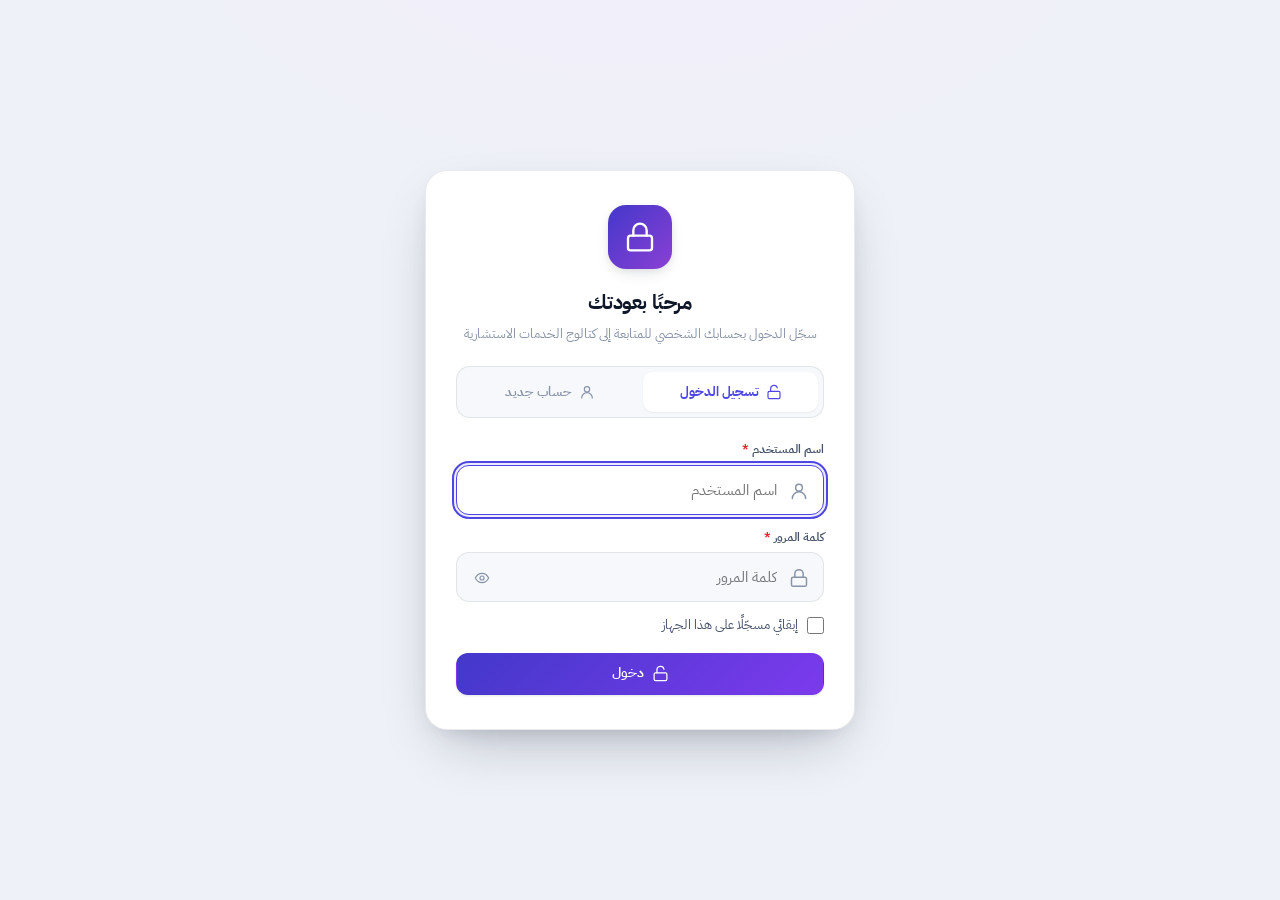
==== index.html @ ab5c65ed "إصلاح تمدّد أيقونة "الصلاحيات حسب الدور" وضبط مقاس أساسي لكل الأيقونات أيقونة القفل في ترويسة قسم ال" ====
<!DOCTYPE html>
<html lang="ar" dir="rtl">
<head>
  <meta charset="UTF-8">
  <meta name="viewport" content="width=device-width, initial-scale=1.0">
  <meta name="description" content="كتالوج الخدمات الاستشارية — برنامج الاستشارات الرقمية">
  <meta name="theme-color" content="#4338ca">
  <title>كتالوج الخدمات الاستشارية</title>

  <!-- Font: IBM Plex Sans Arabic -->
  <link rel="preconnect" href="https://fonts.googleapis.com">
  <link rel="preconnect" href="https://fonts.gstatic.com" crossorigin>
  <link href="https://fonts.googleapis.com/css2?family=IBM+Plex+Sans+Arabic:wght@400;500;600;700&display=swap" rel="stylesheet">

  <link rel="stylesheet" href="./assets/styles.css?v=28">
  <link rel="icon" href="data:image/svg+xml,%3Csvg xmlns='http://www.w3.org/2000/svg' viewBox='0 0 24 24'%3E%3Crect width='24' height='24' rx='6' fill='%234338ca'/%3E%3Cpath d='M6.5 8.5h11v9h-11z M9.5 8.5v-1.5a2 2 0 0 1 2-2h1a2 2 0 0 1 2 2v1.5' fill='none' stroke='white' stroke-width='1.6' stroke-linecap='round' stroke-linejoin='round'/%3E%3C/svg%3E">
</head>
<body>
  <div id="app"></div>
  <div id="toasts" class="toasts"></div>

  <!-- Cache-busting: GitHub Pages serves these with max-age=600, so bump ?v=
       on every deploy that changes a .js/.css file, or browsers may keep
       serving the previous bundle for up to 10 minutes after a push. -->
  <script src="./js/config.js?v=28"></script>
  <script src="./js/icons.js?v=28"></script>
  <script src="./js/crypto.js?v=28"></script>
  <script src="./js/charts.js?v=28"></script>
  <script src="./js/app.js?v=28"></script>
  <script src="./js/app-ui.js?v=28"></script>
</body>
</html>
---- assets/styles.css ----
/* =========================================================================
 * كتالوج الخدمات الاستشارية — نظام التصميم
 * RTL · IBM Plex Sans Arabic · Light/Dark · self-contained
 * ========================================================================= */

/* ---------- Reset ---------- */
*, *::before, *::after { box-sizing: border-box; }
* { margin: 0; padding: 0; }
html { -webkit-text-size-adjust: 100%; scroll-behavior: smooth; }
body { min-height: 100vh; line-height: 1.55; -webkit-font-smoothing: antialiased; text-rendering: optimizeLegibility; }
img, svg { display: block; max-width: 100%; }
button, input, select, textarea { font: inherit; color: inherit; }
button { cursor: pointer; background: none; border: none; }
ul { list-style: none; }
a { color: inherit; text-decoration: none; }
:focus-visible { outline: 2px solid var(--accent); outline-offset: 2px; border-radius: 6px; }

/* ---------- Tokens ---------- */
:root {
  color-scheme: light;
  --bg:            #eef1f7;
  --bg-grad-1:     #eaf0fb;
  --bg-grad-2:     #f3eefb;
  --surface:       #ffffff;
  --surface-2:     #f6f8fc;
  --surface-3:     #eef2f8;
  --ink:           #0f1729;
  --ink-2:         #46546b;
  --muted:         #8793a6;
  --border:        rgba(15,23,42,.09);
  --border-2:      rgba(15,23,42,.14);
  --accent:        #4f46e5;
  --accent-strong: #4338ca;
  --accent-2:      #7c3aed;
  --accent-ink:    #ffffff;
  --accent-soft:   rgba(79,70,229,.10);
  --accent-soft-2: rgba(124,58,237,.10);
  --hero-1:        #4338ca;
  --hero-2:        #6d28d9;
  --hero-3:        #8b3fd4;
  --good:          #0ca30c;
  --warn:          #d97706;
  --danger:        #dc2626;
  --danger-soft:   rgba(220,38,38,.10);
  --shadow-xs:     0 1px 2px rgba(15,23,42,.06);
  --shadow-sm:     0 1px 3px rgba(15,23,42,.08), 0 1px 2px rgba(15,23,42,.04);
  --shadow-md:     0 6px 18px -6px rgba(15,23,42,.16), 0 2px 6px rgba(15,23,42,.06);
  --shadow-lg:     0 24px 60px -20px rgba(15,23,42,.30), 0 8px 24px -12px rgba(15,23,42,.18);
  --radius-xl:     22px;
  --radius-lg:     18px;
  --radius:        14px;
  --radius-sm:     10px;
  --radius-pill:   999px;
  --ring:          0 0 0 3px var(--accent-soft);
  --content-max:   1240px;
}
:root[data-theme="dark"] {
  color-scheme: dark;
  --bg:            #080b12;
  --bg-grad-1:     #0b1120;
  --bg-grad-2:     #120b1f;
  --surface:       #121a29;
  --surface-2:     #172234;
  --surface-3:     #1e2a3e;
  --ink:           #eef3fb;
  --ink-2:         #a6b3c9;
  --muted:         #6a7789;
  --border:        rgba(255,255,255,.09);
  --border-2:      rgba(255,255,255,.16);
  --accent:        #7c7cf6;
  --accent-strong: #6366f1;
  --accent-2:      #a78bfa;
  --accent-ink:    #0a0e17;
  --accent-soft:   rgba(124,124,246,.16);
  --accent-soft-2: rgba(167,139,250,.14);
  --hero-1:        #3b2fa8;
  --hero-2:        #5b21b6;
  --hero-3:        #6d28d9;
  --good:          #22c55e;
  --warn:          #f59e0b;
  --danger:        #f87171;
  --danger-soft:   rgba(248,113,113,.14);
  --shadow-xs:     0 1px 2px rgba(0,0,0,.4);
  --shadow-sm:     0 1px 3px rgba(0,0,0,.5);
  --shadow-md:     0 8px 22px -8px rgba(0,0,0,.6);
  --shadow-lg:     0 28px 70px -22px rgba(0,0,0,.75);
  --ring:          0 0 0 3px var(--accent-soft);
}

body {
  font-family: "IBM Plex Sans Arabic", system-ui, "Segoe UI", Tahoma, sans-serif;
  background:
    radial-gradient(1200px 600px at 100% -10%, var(--bg-grad-1), transparent 60%),
    radial-gradient(1000px 500px at 0% -5%, var(--bg-grad-2), transparent 55%),
    var(--bg);
  background-repeat: no-repeat;
  color: var(--ink);
  direction: rtl;
}

/* ---------- Utility ---------- */
.wrap { max-width: var(--content-max); margin-inline: auto; padding-inline: clamp(14px, 3vw, 34px); }
.muted { color: var(--muted); }
.ink2 { color: var(--ink-2); }
.hidden { display: none !important; }
.sr-only { position:absolute; width:1px; height:1px; padding:0; margin:-1px; overflow:hidden; clip:rect(0,0,0,0); border:0; }
.spin { animation: spin 1s linear infinite; }
@keyframes spin { to { transform: rotate(360deg); } }
/* مقاس أساسي لكل أيقونة (انظر ICON في js/icons.js) — أي قاعدة أخرى مثل
   `.badge svg` أو `.modal-head .mi svg` أعلى تخصيصًا وتتجاوزه. */
.ic { width:16px; height:16px; flex:none; }
.svg-14 svg { width:14px; height:14px; } .svg-16 svg { width:16px; height:16px; }
.svg-18 svg { width:18px; height:18px; } .svg-20 svg { width:20px; height:20px; }

/* ---------- Topbar ---------- */
.topbar {
  position: sticky; top: 0; z-index: 50;
  background: color-mix(in srgb, var(--surface) 82%, transparent);
  backdrop-filter: saturate(140%) blur(14px);
  -webkit-backdrop-filter: saturate(140%) blur(14px);
  border-bottom: 1px solid var(--border);
}
.topbar-inner { display: flex; align-items: center; gap: 16px; height: 66px; }
.brand { display: flex; align-items: center; gap: 12px; min-width: 0; }
.brand-logo {
  width: 42px; height: 42px; border-radius: 12px; flex: none;
  background: linear-gradient(135deg, var(--hero-1), var(--hero-3));
  display: grid; place-items: center; color: #fff; box-shadow: var(--shadow-sm);
}
.brand-logo svg { width: 23px; height: 23px; }
.brand-txt { display: flex; flex-direction: column; line-height: 1.15; min-width: 0; }
.brand-txt b { font-size: 15.5px; font-weight: 700; letter-spacing: -.2px; white-space: nowrap; }
.brand-txt span { font-size: 11.5px; color: var(--muted); font-weight: 500; }
.topbar-spacer { flex: 1 1 auto; }

.topsearch { position: relative; flex: 1 1 320px; max-width: 440px; }
.topsearch svg { position: absolute; inset-inline-start: 12px; top: 50%; transform: translateY(-50%); width: 17px; height: 17px; color: var(--muted); pointer-events: none; }
.topsearch input {
  width: 100%; height: 42px; border-radius: var(--radius-pill);
  border: 1px solid var(--border); background: var(--surface-2);
  padding-inline: 40px 16px; font-size: 13.5px; transition: .18s;
}
.topsearch input:focus { border-color: var(--accent); background: var(--surface); box-shadow: var(--ring); }

.icon-btn {
  width: 42px; height: 42px; flex: none; border-radius: 12px;
  border: 1px solid var(--border); background: var(--surface-2);
  display: grid; place-items: center; color: var(--ink-2); transition: .16s;
}
.icon-btn svg { width: 19px; height: 19px; }
.icon-btn:hover { background: var(--surface-3); color: var(--ink); border-color: var(--border-2); transform: translateY(-1px); }
.icon-btn.on { background: var(--accent-soft); color: var(--accent); border-color: transparent; }
.notif-dot { position:absolute; top:-4px; inset-inline-end:-4px; min-width:16px; height:16px; padding:0 4px; border-radius:999px; background:var(--danger); color:#fff; font-size:10px; font-weight:700; display:grid; place-items:center; line-height:1; }
.user-pill { display:inline-flex; align-items:center; gap:8px; height:42px; padding-inline:10px 14px; border-radius:var(--radius-pill); border:1px solid var(--border); background:var(--surface-2); transition:.16s; flex:none; }
.user-pill:hover { border-color:var(--border-2); background:var(--surface-3); }
.user-pill .up-txt { display:flex; flex-direction:column; text-align:start; line-height:1.25; }
.user-pill .up-txt b { font-size:12px; font-weight:700; max-width:120px; overflow:hidden; text-overflow:ellipsis; white-space:nowrap; }
.user-pill .up-txt span { font-size:10.5px; color:var(--muted); }

/* ---------- Page ---------- */
main { padding-block: 26px 80px; }
.section { margin-bottom: 34px; }
#svc-anchor, #sectors-anchor { scroll-margin-top: 84px; }
.section-head { display: flex; align-items: center; gap: 12px; margin-bottom: 15px; }
.section-head .ttl { display: flex; align-items: center; gap: 10px; }
.section-head h2 { font-size: 18px; font-weight: 700; letter-spacing: -.3px; }
.section-head .si { width: 30px; height: 30px; border-radius: 9px; display: grid; place-items: center; background: var(--accent-soft); color: var(--accent); flex: none; }
.section-head .si svg { width: 17px; height: 17px; }
.section-head .sub { color: var(--muted); font-size: 12.5px; }
.section-head .spacer { flex: 1; }

/* ---------- Hero ---------- */
.hero {
  position: relative; overflow: hidden; border-radius: var(--radius-xl);
  background: linear-gradient(125deg, var(--hero-1), var(--hero-2) 55%, var(--hero-3));
  color: #fff; padding: 30px clamp(22px,4vw,42px); margin-bottom: 26px; box-shadow: var(--shadow-md);
}
.hero::before { content:""; position:absolute; inset:0; background:
  radial-gradient(600px 300px at 88% -30%, rgba(255,255,255,.28), transparent 60%),
  radial-gradient(500px 260px at 5% 130%, rgba(255,255,255,.14), transparent 55%); pointer-events:none; }
.hero-badge { display:inline-flex; align-items:center; gap:7px; font-size:12px; font-weight:600;
  background: rgba(255,255,255,.16); border:1px solid rgba(255,255,255,.24); padding:5px 13px; border-radius:var(--radius-pill); backdrop-filter: blur(4px); }
.hero-badge svg { width:14px; height:14px; }
.hero h1 { font-size: clamp(23px, 3.4vw, 34px); font-weight: 700; letter-spacing:-.6px; margin: 14px 0 8px; position:relative; }
.hero p { position:relative; color: rgba(255,255,255,.9); font-size: 14px; max-width: 640px; }
.hero-meta { position:relative; display:flex; flex-wrap:wrap; gap:10px; margin-top:20px; }
.hero-meta .hm { display:inline-flex; align-items:center; gap:7px; background:rgba(255,255,255,.14); border:1px solid rgba(255,255,255,.2); padding:7px 14px; border-radius:var(--radius-pill); font-size:12.5px; font-weight:600; }
.hero-meta .hm svg { width:15px; height:15px; opacity:.9; }

/* ---------- Stat tiles ---------- */
.stat-grid { display:grid; grid-template-columns: repeat(auto-fit, minmax(130px,1fr)); gap: 10px; }
.stat {
  display:flex; align-items:center; gap:10px; width:100%; font:inherit; text-align:start;
  background: var(--surface); border:1px solid var(--border); border-radius: var(--radius);
  padding: 11px 13px; box-shadow: var(--shadow-xs); position:relative; overflow:hidden; transition:.18s;
}
.stat:hover { transform: translateY(-2px); box-shadow: var(--shadow-md); border-color: var(--border-2); }
.stat .si { width:32px; height:32px; border-radius:9px; display:grid; place-items:center; flex:none; }
.stat .si svg { width:16px; height:16px; }
.stat .txt { min-width:0; }
.stat .val { font-size: 19px; font-weight: 700; letter-spacing:-.5px; line-height:1.1; font-variant-numeric: tabular-nums; }
.stat .lbl { color: var(--muted); font-size: 11px; font-weight:500; margin-top:2px; overflow:hidden; text-overflow:ellipsis; white-space:nowrap; }

/* ---------- Cards grid generic ---------- */
.cards { display: grid; gap: 14px; }
.grid-3 { grid-template-columns: repeat(auto-fill, minmax(300px,1fr)); }
.grid-4 { grid-template-columns: repeat(auto-fit, minmax(232px,1fr)); }
.grid-auto { grid-template-columns: repeat(auto-fill, minmax(210px,1fr)); }

/* ---------- Sector cards (also used for stage cards — one unified card style) ---------- */
.sector-card {
  --c: var(--accent);
  display:flex; align-items:center; gap:13px; text-align:start;
  background: var(--surface); border:1px solid var(--border); border-radius: var(--radius);
  padding: 15px 16px; box-shadow: var(--shadow-xs); transition:.18s; cursor:pointer; position:relative; overflow:hidden;
}
.sector-card:hover { transform: translateY(-2px); box-shadow: var(--shadow-md); border-color: color-mix(in srgb, var(--c) 45%, var(--border)); }
.sector-card .ci { width:44px; height:44px; border-radius:12px; flex:none; display:grid; place-items:center;
  background: color-mix(in srgb, var(--c) 15%, transparent); color: var(--c); }
.sector-card .ci svg { width:22px; height:22px; }
.sector-card .meta { min-width:0; flex:1; }
.sector-card .meta b { display:block; font-size:13.5px; font-weight:700; line-height:1.4; }
.sector-card .meta span { font-size:12px; color:var(--muted); }
.sector-card .cbadge { font-size:15px; font-weight:700; color:var(--c); font-variant-numeric:tabular-nums; }

/* ---------- Panels / charts ---------- */
.panel { background: var(--surface); border:1px solid var(--border); border-radius: var(--radius-lg); box-shadow: var(--shadow-xs); padding: 20px; }
.panel-head { display:flex; align-items:center; gap:10px; margin-bottom:16px; }
.panel-head h3 { font-size:15px; font-weight:700; }
.panel-head .si { width:28px; height:28px; border-radius:8px; display:grid; place-items:center; background:var(--accent-soft); color:var(--accent); }
.panel-head .si svg { width:16px; height:16px; }
.two-col { display:grid; grid-template-columns: 1fr 1fr; gap:16px; }
.donut-wrap { display:flex; align-items:center; gap:22px; flex-wrap:wrap; }
.donut-legend { display:flex; flex-direction:column; gap:11px; flex:1; min-width:150px; }
.legend-row { display:flex; align-items:center; gap:10px; font-size:13px; cursor:pointer; padding:5px 7px; border-radius:9px; transition:.14s; }
.legend-row:hover { background: var(--surface-2); }
.legend-row .sw { width:12px; height:12px; border-radius:4px; flex:none; }
.legend-row .lg-lbl { flex:1; font-weight:600; }
.legend-row .lg-val { color:var(--muted); font-weight:700; font-variant-numeric:tabular-nums; }

.hbars { display:flex; flex-direction:column; gap:12px; }
.hbar { display:grid; grid-template-columns: minmax(120px,190px) 1fr auto; align-items:center; gap:12px; cursor:pointer; }
.hbar .hb-lbl { font-size:12.5px; font-weight:600; color:var(--ink-2); overflow:hidden; text-overflow:ellipsis; white-space:nowrap; }
.hbar .hb-track { height:12px; border-radius:var(--radius-pill); background: var(--surface-3); overflow:hidden; }
.hbar .hb-fill { height:100%; border-radius:var(--radius-pill); transition: width .5s cubic-bezier(.4,0,.2,1); }
.hbar .hb-val { font-size:12.5px; font-weight:700; color:var(--ink-2); font-variant-numeric:tabular-nums; min-width:22px; text-align:start; }
.hbar:hover .hb-lbl { color: var(--ink); }

/* ---------- Chips ---------- */
.chip-row { display:flex; flex-wrap:wrap; gap:9px; }
.chip {
  display:inline-flex; align-items:center; gap:7px; padding:7px 13px; border-radius:var(--radius-pill);
  border:1px solid var(--border); background: var(--surface); font-size:12.5px; font-weight:600; color:var(--ink-2);
  transition:.15s; cursor:pointer; white-space:nowrap;
}
.chip:hover { border-color: var(--border-2); color:var(--ink); transform: translateY(-1px); }
.chip .cnt { color:var(--muted); font-weight:700; font-size:11.5px; font-variant-numeric:tabular-nums; }
.chip.on { background: var(--accent); border-color: var(--accent); color: var(--accent-ink); box-shadow: var(--shadow-sm); }
.chip.on .cnt { color: color-mix(in srgb, var(--accent-ink) 78%, transparent); }
.chip.tone { background: color-mix(in srgb, var(--c,var(--accent)) 12%, var(--surface)); border-color: color-mix(in srgb, var(--c,var(--accent)) 32%, var(--border)); color: color-mix(in srgb, var(--c,var(--accent)) 82%, var(--ink)); }
.chip.tone.on { background: var(--c,var(--accent)); border-color: var(--c,var(--accent)); color:#fff; }
.chip.tone.on .cnt { color: rgba(255,255,255,.8); }
.chip-row.lg { gap: 12px; }
.chip.lg { padding: 13px 20px; font-size: 14.5px; border-radius: 14px; gap: 10px; }
.chip.lg .cnt { font-size: 13px; }

/* ---------- Buttons ---------- */
.btn {
  display:inline-flex; align-items:center; justify-content:center; gap:8px; height:42px; padding-inline:18px;
  border-radius: 12px; font-size:13.5px; font-weight:600; border:1px solid var(--border); background: var(--surface-2); color: var(--ink); transition:.16s;
}
.btn svg { width:17px; height:17px; }
.btn:hover { background: var(--surface-3); border-color: var(--border-2); transform: translateY(-1px); }
.btn.primary { background: linear-gradient(135deg, var(--accent-strong), var(--accent-2)); color:#fff; border-color: transparent; box-shadow: var(--shadow-sm); }
.btn.primary:hover { filter: brightness(1.06); box-shadow: var(--shadow-md); }
.btn.ghost { background: transparent; border-color: transparent; }
.btn.ghost:hover { background: var(--surface-2); }
.btn.danger { color: var(--danger); border-color: color-mix(in srgb, var(--danger) 30%, var(--border)); background: var(--danger-soft); }
.btn.danger:hover { background: color-mix(in srgb, var(--danger) 18%, var(--surface)); }
.btn.sm { height:36px; padding-inline:13px; font-size:12.5px; border-radius:10px; }
.btn.block { width:100%; }
.btn:disabled { opacity:.5; cursor:not-allowed; transform:none; }

/* ---------- Services toolbar ---------- */
.svc-toolbar { display:flex; align-items:center; gap:12px; flex-wrap:wrap; margin-bottom:16px; }
.svc-search { position:relative; flex:1 1 260px; min-width:200px; }
.svc-search svg { position:absolute; inset-inline-start:13px; top:50%; transform:translateY(-50%); width:17px; height:17px; color:var(--muted); }
.svc-search input { width:100%; height:44px; border-radius:12px; border:1px solid var(--border); background:var(--surface); padding-inline:42px 14px; font-size:13.5px; transition:.16s; }
.svc-search input:focus { border-color:var(--accent); box-shadow:var(--ring); }
.count-pill { font-size:12.5px; font-weight:600; color:var(--ink-2); background:var(--surface-2); border:1px solid var(--border); padding:9px 14px; border-radius:var(--radius-pill); }
.count-pill b { color:var(--accent); font-variant-numeric:tabular-nums; }
.select {
  height:44px; border-radius:12px; border:1px solid var(--border); background:var(--surface);
  padding-inline:14px 34px; font-size:13px; font-weight:600; color:var(--ink-2); cursor:pointer;
  background-image: url("data:image/svg+xml,%3Csvg xmlns='http://www.w3.org/2000/svg' width='16' height='16' viewBox='0 0 24 24' fill='none' stroke='%238793a6' stroke-width='2' stroke-linecap='round' stroke-linejoin='round'%3E%3Cpath d='m6 9 6 6 6-6'/%3E%3C/svg%3E");
  background-repeat:no-repeat; background-position: left 12px center; appearance:none;
}
:root[data-theme="dark"] .select { background-image: url("data:image/svg+xml,%3Csvg xmlns='http://www.w3.org/2000/svg' width='16' height='16' viewBox='0 0 24 24' fill='none' stroke='%236a7789' stroke-width='2' stroke-linecap='round' stroke-linejoin='round'%3E%3Cpath d='m6 9 6 6 6-6'/%3E%3C/svg%3E"); }

/* ---------- Filter panel ---------- */
.filter-panel { background:var(--surface); border:1px solid var(--border); border-radius:var(--radius-lg); box-shadow:var(--shadow-xs); padding:18px; margin-bottom:18px; }
.filter-group { padding:12px 0; border-bottom:1px dashed var(--border); }
.filter-group:last-child { border-bottom:none; padding-bottom:2px; }
.filter-group:first-child { padding-top:2px; }
.fg-head { display:flex; align-items:center; gap:8px; margin-bottom:11px; }
.fg-head .fi { width:24px; height:24px; border-radius:7px; display:grid; place-items:center; background:var(--accent-soft); color:var(--accent); flex:none; }
.fg-head .fi svg { width:14px; height:14px; }
.fg-head b { font-size:13px; font-weight:700; }
.fg-head .picked { font-size:11px; color:var(--accent); font-weight:700; background:var(--accent-soft); padding:2px 8px; border-radius:var(--radius-pill); }
.scope-hint { display:flex; align-items:center; gap:12px; padding:6px 4px; color:var(--muted); }
.scope-hint svg { width:22px; height:22px; flex:none; color:var(--accent); }
.scope-hint b { display:block; font-size:12.5px; font-weight:700; color:var(--ink-2); }
.scope-hint span { font-size:11.5px; }

.team-list { display:grid; grid-template-columns: repeat(auto-fill, minmax(230px,1fr)); gap:10px; align-items:start; }
.team-row { background:var(--surface-2); border:1px solid var(--border); border-radius:12px; padding:9px 11px; }
.team-owner { display:flex; align-items:center; gap:9px; width:100%; text-align:start; }
.team-owner .avatar { width:26px; height:26px; font-size:10px; flex:none; }
.team-owner .to-name { flex:1; font-size:12.5px; font-weight:700; color:var(--ink); }
.team-owner .to-cnt { font-size:11px; font-weight:700; color:var(--muted); background:var(--surface-3); padding:2px 8px; border-radius:var(--radius-pill); }
.team-owner.on .to-name { color:var(--accent); }
.team-owner.on .to-cnt { color:var(--accent); background:var(--accent-soft); }
.team-reps { display:flex; flex-wrap:wrap; gap:6px; margin-top:8px; padding-inline-start:35px; }
.team-rep { display:inline-flex; align-items:center; gap:5px; font-size:11px; font-weight:600; color:var(--muted); background:var(--surface); border:1px solid var(--border); padding:4px 9px; border-radius:var(--radius-pill); }
.team-rep svg { width:11px; height:11px; }
.team-rep.on { color:var(--accent); border-color:color-mix(in srgb, var(--accent) 35%, var(--border)); background:var(--accent-soft); }
.active-filters { display:flex; flex-wrap:wrap; gap:8px; align-items:center; margin-bottom:14px; }
.af-chip { display:inline-flex; align-items:center; gap:6px; font-size:12px; font-weight:600; padding:6px 8px 6px 12px; border-radius:var(--radius-pill); background:var(--accent-soft); color:var(--accent); border:1px solid color-mix(in srgb, var(--accent) 24%, transparent); }
.af-chip button { display:grid; place-items:center; width:18px; height:18px; border-radius:50%; color:inherit; opacity:.7; }
.af-chip button:hover { opacity:1; background: color-mix(in srgb, var(--accent) 20%, transparent); }
.af-chip button svg { width:12px; height:12px; }
.af-chip .k { opacity:.65; font-weight:600; }

/* ---------- Service card ---------- */
.svc-card {
  --c: var(--accent);
  background:var(--surface); border:1px solid var(--border); border-radius:var(--radius-lg);
  box-shadow:var(--shadow-xs); padding:0; transition:.18s; cursor:pointer; overflow:hidden; display:flex; flex-direction:column; position:relative;
}
.svc-card:hover { transform: translateY(-3px); box-shadow: var(--shadow-md); border-color: var(--border-2); }
.svc-card .accent-line { height:4px; background: var(--c); }
.svc-card .body { padding:16px 17px 15px; display:flex; flex-direction:column; gap:11px; flex:1; }
.svc-card .badges { display:flex; flex-wrap:wrap; gap:7px; }
.svc-card h3 { font-size:14.5px; font-weight:700; line-height:1.5; letter-spacing:-.2px; }
.svc-card .desc { font-size:12.5px; color:var(--muted); line-height:1.6; display:-webkit-box; -webkit-line-clamp:2; line-clamp:2; -webkit-box-orient:vertical; overflow:hidden; }
.svc-card .foot { display:flex; flex-direction:column; gap:9px; padding-top:12px; border-top:1px solid var(--border); margin-top:auto; }
.svc-card .foot .who { display:flex; align-items:center; gap:8px; min-width:0; }
.svc-card .foot .who .avatar { width:26px; height:26px; font-size:10px; flex:none; }
.svc-card .foot .who .txt { min-width:0; }
.svc-card .foot .who .txt b { display:block; font-size:12px; font-weight:700; overflow:hidden; text-overflow:ellipsis; white-space:nowrap; }
.svc-card .foot .who .txt span { font-size:10.5px; color:var(--muted); }

/* حالة الإتاحة: الخدمة المتوقفة تُقرأ فورًا كغير متاحة (باهتة + شريط رمادي)،
 * وقيد التفعيل تُميَّز بلمسة أخف. تعود كاملة الوضوح عند المرور عليها. */
.svc-card.dim-off { background: var(--surface-2); }
.svc-card.dim-off .accent-line { background: color-mix(in srgb, var(--c) 30%, var(--border-2)); }
.svc-card.dim-off h3 { color: var(--ink-2); }
.svc-card.dim-off .body > *:not(.badges) { opacity:.62; transition:.18s; }
.svc-card.dim-off:hover .body > *:not(.badges) { opacity:1; }
.svc-card.dim-soon .accent-line { background: repeating-linear-gradient(90deg, var(--c) 0 9px, color-mix(in srgb, var(--c) 32%, transparent) 9px 18px); }

/* حقل مقفل في نموذج الخدمة: القيمة مفروضة من حساب المستخدم لا يحرّرها */
.form-row input.locked { background: var(--surface-3); color: var(--ink-2); cursor: not-allowed; border-style: dashed; }
.row-hint { display:flex; align-items:center; gap:5px; margin-top:5px; font-size:10.5px; color:var(--muted); }
.row-hint svg { width:12px; height:12px; flex:none; }

.status-notice {
  --c: var(--accent);
  display:flex; align-items:flex-start; gap:11px; margin:14px 0 2px; padding:12px 14px;
  border-radius:var(--radius); border:1px solid color-mix(in srgb, var(--c) 30%, transparent);
  background: color-mix(in srgb, var(--c) 11%, transparent);
}
.status-notice svg { width:19px; height:19px; flex:none; color:var(--c); margin-top:1px; }
.status-notice b { display:block; font-size:12.5px; font-weight:700; color: color-mix(in srgb, var(--c) 78%, var(--ink)); margin-bottom:2px; }
.status-notice span { font-size:12px; color:var(--ink-2); line-height:1.6; }

.avatar { width:30px; height:30px; border-radius:50%; flex:none; display:grid; place-items:center; font-size:11px; font-weight:700; color:#fff; letter-spacing:-.5px; }

.badge {
  --c: var(--accent);
  display:inline-flex; align-items:center; gap:5px; font-size:11px; font-weight:700; padding:4px 10px; border-radius:var(--radius-pill);
  background: color-mix(in srgb, var(--c) 13%, transparent); color: color-mix(in srgb, var(--c) 84%, var(--ink)); border:1px solid color-mix(in srgb, var(--c) 22%, transparent);
}
.badge .bdot { width:7px; height:7px; border-radius:50%; background:var(--c); }
.badge svg { width:12px; height:12px; flex: none; }
.badge.plain { background: var(--surface-2); color: var(--ink-2); border-color: var(--border); }

/* ---------- Empty ---------- */
.empty { text-align:center; padding:60px 20px; color:var(--muted); }
.empty .ei { width:66px; height:66px; border-radius:20px; margin:0 auto 16px; display:grid; place-items:center; background:var(--surface-2); color:var(--muted); }
.empty .ei svg { width:30px; height:30px; }
.empty h3 { font-size:16px; color:var(--ink); font-weight:700; margin-bottom:6px; }
.empty p { font-size:13px; }

/* ---------- Drawer ---------- */
.overlay { position:fixed; inset:0; background: rgba(10,14,23,.5); backdrop-filter: blur(3px); z-index:100; opacity:0; transition:.22s; }
.overlay.show { opacity:1; }
/* Centered dialog (was a side sheet) */
.drawer {
  position:fixed; inset:0; margin:auto; z-index:101;
  width:min(600px, calc(100% - 32px)); height:fit-content; max-height:90vh;
  background:var(--surface); border:1px solid var(--border); border-radius:var(--radius-xl);
  box-shadow: var(--shadow-lg); display:flex; flex-direction:column; overflow:hidden;
  transform: translateY(16px) scale(.98); opacity:0;
  transition: transform .26s cubic-bezier(.4,0,.2,1), opacity .26s;
}
.drawer.show { transform: none; opacity:1; }
.drawer-head { --c: var(--accent); position:relative; padding:22px 24px 20px; border-bottom:1px solid var(--border); flex:none; }
.drawer-head::before { content:""; position:absolute; top:0; inset-inline-start:0; inset-inline-end:0; height:4px; background:var(--c); }
.drawer-head .badges { display:flex; flex-wrap:wrap; gap:7px; margin-bottom:12px; }
.drawer-head h2 { font-size:19px; font-weight:700; line-height:1.5; letter-spacing:-.3px; padding-inline-end:40px; }
.drawer-close { position:absolute; top:18px; inset-inline-end:18px; width:34px; height:34px; }
.drawer-body { padding:8px 24px 24px; overflow-y:auto; flex:1 1 auto; min-height:0; }
.drawer-foot { padding:14px 24px; border-top:1px solid var(--border); display:flex; gap:10px; background:var(--surface-2); flex:none; }

.field { padding:15px 0; border-bottom:1px solid var(--border); }
.field:last-child { border-bottom:none; }
.field-lbl { display:flex; align-items:center; gap:8px; font-size:12px; font-weight:700; color:var(--muted); margin-bottom:8px; text-transform:none; }
.field-lbl svg { width:15px; height:15px; }
.field-val { font-size:13.5px; color:var(--ink); line-height:1.7; white-space:pre-wrap; }
.field-val.mono { font-variant-numeric:tabular-nums; }
.kv-grid { display:grid; grid-template-columns:1fr 1fr; gap:14px; }
.kv { background:var(--surface-2); border:1px solid var(--border); border-radius:var(--radius); padding:12px 14px; }
.kv .k { font-size:11px; color:var(--muted); font-weight:600; margin-bottom:5px; display:flex; align-items:center; gap:6px; }
.kv .k svg { width:14px; height:14px; }
.kv .v { font-size:13px; font-weight:700; }
.rationale { background: var(--accent-soft); border:1px solid color-mix(in srgb, var(--accent) 20%, transparent); border-radius:var(--radius); padding:12px 14px; font-size:12.5px; color:var(--ink-2); line-height:1.6; }

/* ---------- Modal ---------- */
.modal {
  position:fixed; inset:0; z-index:120; display:grid; place-items:center; padding:20px;
  background: rgba(10,14,23,.55); backdrop-filter: blur(4px); opacity:0; transition:.2s;
}
.modal.show { opacity:1; }
.modal-box {
  background:var(--surface); border:1px solid var(--border); border-radius:var(--radius-xl); box-shadow:var(--shadow-lg);
  width:min(680px,100%); max-height:min(88vh,900px); display:flex; flex-direction:column; transform: translateY(14px) scale(.98); transition:.24s;
}
.modal.show .modal-box { transform:none; }
.modal-box.sm { width:min(460px,100%); }
/* the service form wraps body+foot in a <form>, so it must itself be the
   flex column that fills the box — otherwise the body can't bound & scroll */
.modal-box > form { display:flex; flex-direction:column; flex:1 1 auto; min-height:0; }
.modal-head { display:flex; align-items:center; gap:12px; padding:20px 22px; border-bottom:1px solid var(--border); flex:none; }
.modal-head .mi { width:38px; height:38px; border-radius:11px; display:grid; place-items:center; background:var(--accent-soft); color:var(--accent); flex:none; }
.modal-head .mi svg { width:20px; height:20px; }
.modal-head h2 { font-size:17px; font-weight:700; flex:1; }
.modal-body { padding:20px 22px; overflow-y:auto; flex:1 1 auto; min-height:0; }
.modal-foot { padding:15px 22px; border-top:1px solid var(--border); display:flex; gap:10px; justify-content:flex-start; background:var(--surface-2); border-radius:0 0 var(--radius-xl) var(--radius-xl); flex:none; }

/* ---------- Forms ---------- */
.form-grid { display:grid; grid-template-columns:1fr 1fr; gap:16px; }
.form-row { display:flex; flex-direction:column; gap:7px; }
.form-row.full { grid-column:1 / -1; }
.form-row label { font-size:12.5px; font-weight:700; color:var(--ink-2); display:flex; align-items:center; gap:6px; }
.form-row label .req { color:var(--danger); }
.form-row input[type=text], .form-row textarea, .form-row select {
  width:100%; border:1px solid var(--border); background:var(--surface-2); border-radius:11px; padding:11px 13px; font-size:13px; transition:.16s;
}
.form-row textarea { resize:none; min-height:74px; line-height:1.6; }
.form-row textarea.tall { min-height:110px; }
.form-row input:focus, .form-row textarea:focus, .form-row select:focus { border-color:var(--accent); box-shadow:var(--ring); background:var(--surface); }
.form-row select { appearance:none; background-image: url("data:image/svg+xml,%3Csvg xmlns='http://www.w3.org/2000/svg' width='16' height='16' viewBox='0 0 24 24' fill='none' stroke='%238793a6' stroke-width='2' stroke-linecap='round' stroke-linejoin='round'%3E%3Cpath d='m6 9 6 6 6-6'/%3E%3C/svg%3E"); background-repeat:no-repeat; background-position:left 12px center; padding-inline-end:34px; }
.form-hint { font-size:11px; color:var(--muted); }
.chk-grid { display:flex; flex-wrap:wrap; gap:8px; }
.chk {
  display:inline-flex; align-items:center; gap:7px; font-size:12px; font-weight:600; padding:7px 12px; border-radius:var(--radius-pill);
  border:1px solid var(--border); background:var(--surface-2); color:var(--ink-2); cursor:pointer; transition:.14s; user-select:none;
}
.chk:hover { border-color:var(--border-2); }
.chk.on { background:var(--accent); border-color:var(--accent); color:var(--accent-ink); }
.chk svg { width:14px; height:14px; }

/* ---------- Manage lists ---------- */
.manage-body { display:flex; flex-direction:column; }
/* compact segmented control (was oversized circular tabs) */
.seg-row { display:flex; gap:6px; background:var(--surface-2); border:1px solid var(--border); border-radius:12px; padding:4px; margin-bottom:14px; }
.seg { flex:1; display:inline-flex; align-items:center; justify-content:center; gap:7px; padding:9px 8px; border-radius:9px; font-size:12.5px; font-weight:600; color:var(--ink-2); transition:.14s; white-space:nowrap; }
.seg svg { width:15px; height:15px; flex:none; }
.seg b { font-size:11px; font-weight:700; color:var(--muted); background:var(--surface-3); padding:1px 7px; border-radius:var(--radius-pill); }
.seg:hover { color:var(--ink); }
.seg.on { background:var(--surface); color:var(--accent); box-shadow:var(--shadow-xs); }
.seg.on b { color:var(--accent); background:var(--accent-soft); }

/* ---------- Review panel (pending edits + accounts) ---------- */
.rv-card { background:var(--surface-2); border:1px solid var(--border); border-radius:12px; padding:12px 14px; margin-bottom:10px; }
.rv-head { display:flex; align-items:center; gap:9px; flex-wrap:wrap; }
.rv-title { font-size:13px; font-weight:700; flex:1; min-width:0; overflow:hidden; text-overflow:ellipsis; white-space:nowrap; }
.rv-meta { display:flex; align-items:center; gap:5px; font-size:11.5px; color:var(--muted); margin-top:8px; flex-wrap:wrap; }
.rv-meta svg { width:13px; height:13px; flex:none; }
.rv-status { font-size:10.5px; font-weight:700; padding:3px 9px; border-radius:var(--radius-pill); white-space:nowrap; }
.rv-status.warn { background:color-mix(in srgb, var(--warn) 16%, transparent); color:var(--warn); }
.rv-status.ok { background:color-mix(in srgb, var(--good) 16%, transparent); color:var(--good); }
.rv-status.err { background:var(--danger-soft); color:var(--danger); }
.rv-toggle { display:inline-flex; align-items:center; gap:5px; margin-top:9px; font-size:11.5px; font-weight:700; color:var(--accent); }
.rv-toggle svg { width:13px; height:13px; transition:.15s; }
.rv-detail { margin-top:8px; padding-top:8px; border-top:1px dashed var(--border); display:flex; flex-direction:column; gap:6px; }
.diff-row { display:grid; grid-template-columns:100px 1fr 1fr; gap:8px; font-size:11.5px; align-items:start; }
.diff-row b { font-weight:700; color:var(--ink-2); }
.diff-before { color:var(--danger); text-decoration:line-through; opacity:.8; overflow-wrap:anywhere; }
.diff-after { color:var(--good); font-weight:600; overflow-wrap:anywhere; }
.rv-acts { display:flex; gap:8px; flex-wrap:wrap; margin-top:10px; }
.mini-select { height:32px; border-radius:8px; border:1px solid var(--border); background:var(--surface); padding-inline:9px 26px; font-size:11.5px; font-weight:600; color:var(--ink-2); appearance:none;
  background-image: url("data:image/svg+xml,%3Csvg xmlns='http://www.w3.org/2000/svg' width='14' height='14' viewBox='0 0 24 24' fill='none' stroke='%238793a6' stroke-width='2' stroke-linecap='round' stroke-linejoin='round'%3E%3Cpath d='m6 9 6 6 6-6'/%3E%3C/svg%3E");
  background-repeat:no-repeat; background-position: left 8px center; }

.mng-add { display:flex; gap:8px; margin-bottom:10px; }
.mng-add input { flex:1; height:40px; border-radius:11px; border:1px solid var(--border); background:var(--surface-2); padding-inline:13px; font-size:13px; transition:.16s; }
.mng-add input:focus { border-color:var(--accent); box-shadow:var(--ring); background:var(--surface); }
.mng-search { position:relative; margin-bottom:12px; }
.mng-search svg { position:absolute; inset-inline-start:12px; top:50%; transform:translateY(-50%); width:16px; height:16px; color:var(--muted); pointer-events:none; }
.mng-search input { width:100%; height:38px; border-radius:10px; border:1px solid var(--border); background:var(--surface-2); padding-inline:38px 13px; font-size:12.5px; transition:.16s; }
.mng-search input:focus { border-color:var(--accent); box-shadow:var(--ring); background:var(--surface); }

.mlist { display:flex; flex-direction:column; gap:7px; max-height:46vh; overflow:auto; padding:2px; }
.mrow { display:flex; align-items:center; gap:10px; padding:8px 12px; border:1px solid var(--border); border-radius:11px; background:var(--surface-2); transition:.14s; }
.mrow:hover { border-color:var(--border-2); }
.mrow .mtxt { flex:1; min-width:0; }
.mrow .mtxt b { font-size:13px; font-weight:600; display:block; overflow:hidden; text-overflow:ellipsis; white-space:nowrap; }
.mrow .usage { font-size:11px; font-weight:700; color:var(--ink-2); background:var(--surface-3); padding:3px 9px; border-radius:var(--radius-pill); white-space:nowrap; }
.mrow .usage.zero { color:var(--muted); opacity:.7; }
.mrow.editing { gap:6px; }
.mrow-input { flex:1; min-width:0; height:32px; border:1px solid var(--accent); border-radius:8px; background:var(--surface); padding-inline:11px; font-size:13px; font-weight:600; box-shadow:var(--ring); }
.mrow.link { width:100%; text-align:start; cursor:pointer; }
.mrow.link:hover { border-color:var(--border-2); background:var(--surface-3); }
.mrow.link > svg { width:14px; height:14px; flex:none; color:var(--muted); }
.mini-btn { width:30px; height:30px; border-radius:8px; border:1px solid var(--border); background:var(--surface); display:grid; place-items:center; color:var(--ink-2); transition:.14s; flex:none; }
.mini-btn svg { width:15px; height:15px; }
.mini-btn:hover { color:var(--ink); border-color:var(--border-2); }
.mini-btn:disabled { opacity:.35; cursor:not-allowed; }
.mini-btn.ok { color:var(--accent); border-color:color-mix(in srgb,var(--accent) 40%,transparent); background:var(--accent-soft); }
.mini-btn.danger:hover { color:var(--danger); border-color:color-mix(in srgb,var(--danger) 40%,transparent); background:var(--danger-soft); }

/* ---------- Lock screen ---------- */
.lock-screen { position:fixed; inset:0; z-index:200; display:grid; place-items:center; padding:24px;
  background: radial-gradient(900px 500px at 50% -10%, var(--bg-grad-2), transparent 60%), var(--bg); }
.lock-card { width:min(430px,100%); background:var(--surface); border:1px solid var(--border); border-radius:var(--radius-xl); box-shadow:var(--shadow-lg); padding:34px 30px; text-align:center; }
.lock-logo { width:64px; height:64px; border-radius:18px; margin:0 auto 18px; display:grid; place-items:center; color:#fff;
  background: linear-gradient(135deg, var(--hero-1), var(--hero-3)); box-shadow: var(--shadow-md); }
.lock-logo svg { width:32px; height:32px; }
.lock-card h1 { font-size:20px; font-weight:700; letter-spacing:-.4px; }
.lock-card .p { color:var(--muted); font-size:13px; margin:6px 0 22px; }
.lock-field { position:relative; margin-bottom:14px; text-align:start; }
.lock-field input, .lock-field select { width:100%; height:50px; border-radius:13px; border:1px solid var(--border); background:var(--surface-2); padding-inline:46px 46px; font-size:15px; transition:.16s; }
.lock-field input:focus, .lock-field select:focus { border-color:var(--accent); box-shadow:var(--ring); background:var(--surface); }
.lock-field input.plain { padding-inline-end:15px; }
.lock-field select { padding-inline-end:15px; appearance:none;
  background-image: url("data:image/svg+xml,%3Csvg xmlns='http://www.w3.org/2000/svg' width='16' height='16' viewBox='0 0 24 24' fill='none' stroke='%238793a6' stroke-width='2' stroke-linecap='round' stroke-linejoin='round'%3E%3Cpath d='m6 9 6 6 6-6'/%3E%3C/svg%3E");
  background-repeat:no-repeat; background-position: left 15px center; }
.lock-field .li { position:absolute; inset-inline-start:15px; top:50%; transform:translateY(-50%); color:var(--muted); }
.lock-field .li svg { width:20px; height:20px; }
.lock-field .reveal { position:absolute; inset-inline-end:8px; top:50%; transform:translateY(-50%); width:36px; height:36px; border-radius:9px; display:grid; place-items:center; color:var(--muted); }
.lock-field .reveal:hover { color:var(--ink); background:var(--surface-3); }
.lock-remember { display:flex; align-items:center; gap:9px; justify-content:flex-start; font-size:12.5px; color:var(--ink-2); margin-bottom:18px; cursor:pointer; user-select:none; }
.lock-remember input { width:17px; height:17px; accent-color:var(--accent); }
.lock-err { color:var(--danger); font-size:12.5px; font-weight:600; margin-bottom:14px; min-height:18px; }
.lock-foot { margin-top:20px; font-size:11.5px; color:var(--muted); line-height:1.7; }
.lock-foot svg { width:13px; height:13px; vertical-align:-2px; }

/* ---------- Auth gate: login / register ---------- */
.lock-card.wide { width:min(500px,100%); }
.auth-tabs { display:grid; grid-template-columns:1fr 1fr; gap:6px; padding:5px; margin-bottom:22px;
  background:var(--surface-2); border:1px solid var(--border); border-radius:14px; }
.auth-tab { height:40px; border-radius:10px; display:flex; align-items:center; justify-content:center; gap:7px;
  font-size:13px; font-weight:600; color:var(--muted); transition:.16s; }
.auth-tab svg { width:16px; height:16px; }
.auth-tab:hover { color:var(--ink-2); }
.auth-tab.on { background:var(--surface); color:var(--accent); box-shadow:var(--shadow-xs); font-weight:700; }
:root[data-theme="dark"] .auth-tab.on { background:var(--surface-3); }

.lf-label { display:block; font-size:12px; font-weight:600; color:var(--ink-2); margin-bottom:6px; text-align:start; }
.lf-label .req { color:var(--danger); }
.lock-field.has-label { margin-bottom:13px; }
.auth-grid { display:grid; grid-template-columns:1fr 1fr; gap:0 12px; }
@media (max-width:460px) { .auth-grid { grid-template-columns:1fr; } }

.auth-step { display:flex; align-items:center; gap:8px; margin:18px 0 12px; }
.auth-step:first-of-type { margin-top:4px; }
.auth-step span { font-size:11.5px; font-weight:700; color:var(--muted); white-space:nowrap; letter-spacing:.2px; }
.auth-step i { flex:1; height:1px; background:var(--border); }

.auth-note { display:flex; gap:9px; text-align:start; padding:11px 13px; border-radius:12px; margin-bottom:16px;
  background:var(--accent-soft); border:1px solid color-mix(in srgb, var(--accent) 22%, transparent); }
.auth-note svg { width:16px; height:16px; flex:none; color:var(--accent); margin-top:1px; }
.auth-note p { font-size:11.5px; color:var(--ink-2); line-height:1.65; }
.auth-note b { color:var(--ink); font-weight:700; }

.lock-err:empty { display:none; margin:0; min-height:0; }
.lock-err:not(:empty) { display:flex; align-items:center; gap:7px; text-align:start; padding:10px 12px; border-radius:11px;
  background:var(--danger-soft); border:1px solid color-mix(in srgb, var(--danger) 26%, transparent); }
.lock-err svg { width:15px; height:15px; flex:none; }

.pw-meter { display:flex; gap:4px; margin:-6px 0 14px; }
.pw-meter i { flex:1; height:3px; border-radius:2px; background:var(--border-2); transition:.2s; }
.pw-meter.s1 i:nth-child(1) { background:var(--danger); }
.pw-meter.s2 i:nth-child(-n+2) { background:var(--warn); }
.pw-meter.s3 i:nth-child(-n+3) { background:var(--good); }
.pw-meter.s4 i { background:var(--good); }

/* ---------- User management console ---------- */
.um-stats { display:grid; grid-template-columns:repeat(auto-fit,minmax(112px,1fr)); gap:9px; margin-bottom:14px; }
.um-stat { padding:11px 13px; border-radius:13px; border:1px solid var(--border); background:var(--surface-2); text-align:start; }
.um-stat b { display:block; font-size:19px; font-weight:700; line-height:1.2; }
.um-stat span { font-size:11px; color:var(--muted); }
.um-stat.warn b { color:var(--warn); }

.um-toolbar { display:flex; gap:8px; flex-wrap:wrap; align-items:center; margin-bottom:12px; }
.um-search { position:relative; flex:1 1 190px; }
.um-search svg { position:absolute; inset-inline-start:11px; top:50%; transform:translateY(-50%); width:15px; height:15px; color:var(--muted); }
.um-search input { width:100%; height:36px; border-radius:10px; border:1px solid var(--border); background:var(--surface-2); padding-inline:34px 12px; font-size:12.5px; }
.um-search input:focus { border-color:var(--accent); box-shadow:var(--ring); background:var(--surface); }

.um-card { border:1px solid var(--border); border-radius:14px; background:var(--surface); padding:13px 14px; margin-bottom:9px; }
.um-card.is-pending { border-color: color-mix(in srgb, var(--warn) 40%, transparent); background: color-mix(in srgb, var(--warn) 5%, var(--surface)); }
.um-card.is-off { opacity:.72; }
.um-top { display:flex; align-items:center; gap:10px; flex-wrap:wrap; }
.um-id { display:flex; flex-direction:column; min-width:0; flex:1 1 auto; }
.um-id b { font-size:13.5px; font-weight:700; line-height:1.35; }
.um-id span { font-size:11px; color:var(--muted); }
.um-scope { display:flex; align-items:center; gap:6px; flex-wrap:wrap; margin-top:9px; font-size:11.5px; color:var(--ink-2); }
.um-scope svg { width:13px; height:13px; color:var(--muted); flex:none; }
.um-ctl { display:flex; gap:7px; flex-wrap:wrap; margin-top:10px; }
.um-acts { display:flex; gap:7px; flex-wrap:wrap; margin-top:10px; padding-top:10px; border-top:1px solid var(--border); }
.role-badge { display:inline-flex; align-items:center; gap:5px; font-size:10.5px; font-weight:700; padding:3px 9px; border-radius:var(--radius-pill); white-space:nowrap; }
.role-badge svg { width:12px; height:12px; }
.role-badge.admin { background: color-mix(in srgb, var(--accent) 14%, transparent); color:var(--accent); }
.role-badge.owner { background: var(--surface-3); color:var(--ink-2); }

.perm-grid { display:grid; grid-template-columns:1fr 1fr; gap:10px; }
@media (max-width:520px) { .perm-grid { grid-template-columns:1fr; } }
.perm-card { border:1px solid var(--border); border-radius:14px; padding:13px 14px; background:var(--surface-2); text-align:start; }
.perm-card h4 { display:flex; align-items:center; gap:7px; font-size:12.5px; font-weight:700; margin-bottom:9px; }
.perm-card h4 svg { width:15px; height:15px; }
.perm-card li { display:flex; gap:6px; font-size:11.5px; color:var(--ink-2); line-height:1.65; margin-bottom:4px; }
.perm-card li svg { width:13px; height:13px; flex:none; margin-top:3px; }
.perm-card li.no { color:var(--muted); }
.perm-card li.yes svg { color:var(--good); }
.perm-card li.no svg { color:var(--muted); }

/* ---------- Toast ---------- */
.toasts { position:fixed; bottom:22px; inset-inline-start:22px; z-index:300; display:flex; flex-direction:column; gap:10px; }
.toast { display:flex; align-items:center; gap:11px; background:var(--surface); border:1px solid var(--border); border-radius:13px; box-shadow:var(--shadow-lg); padding:13px 16px; font-size:13px; font-weight:600; min-width:240px; max-width:380px;
  animation: toastIn .28s cubic-bezier(.2,.7,.3,1); }
@keyframes toastIn { from { opacity:0; transform: translateY(10px) translateX(-6px); } }
.toast .ti { width:30px; height:30px; border-radius:9px; display:grid; place-items:center; flex:none; }
.toast .ti svg { width:17px; height:17px; }
.toast.ok .ti { background: color-mix(in srgb,var(--good) 16%,transparent); color:var(--good); }
.toast.err .ti { background: var(--danger-soft); color:var(--danger); }
.toast.info .ti { background: var(--accent-soft); color:var(--accent); }
.toast .tmsg { flex:1; line-height:1.4; }
.toast .tmsg span { display:block; font-weight:500; color:var(--muted); font-size:11.5px; }

/* ---------- Loading ---------- */
.boot { position:fixed; inset:0; display:grid; place-items:center; background:var(--bg); z-index:150; }
.boot .b-in { text-align:center; color:var(--muted); }
.boot .b-logo { width:56px; height:56px; border-radius:16px; margin:0 auto 16px; display:grid; place-items:center; color:#fff; background:linear-gradient(135deg,var(--hero-1),var(--hero-3)); }
.boot .b-logo svg { width:28px; height:28px; }
.boot .b-spin { width:26px; height:26px; margin:14px auto 0; border:3px solid var(--border-2); border-top-color:var(--accent); border-radius:50%; animation:spin .8s linear infinite; }

/* ---------- Responsive ---------- */
@media (max-width: 900px) {
  .two-col { grid-template-columns: 1fr; }
  .kv-grid { grid-template-columns: 1fr 1fr; }
}
@media (max-width: 640px) {
  .topsearch { display:none; }
  .brand-txt span { display:none; }
  .form-grid { grid-template-columns: 1fr; }
  .hero { padding:24px 20px; }
  .drawer { width:calc(100% - 24px); max-height:92vh; }
  .modal-foot, .drawer-foot { flex-wrap:wrap; }
}
@media print {
  .topbar, .svc-toolbar, .filter-panel, .drawer-foot, .no-print { display:none !important; }
}
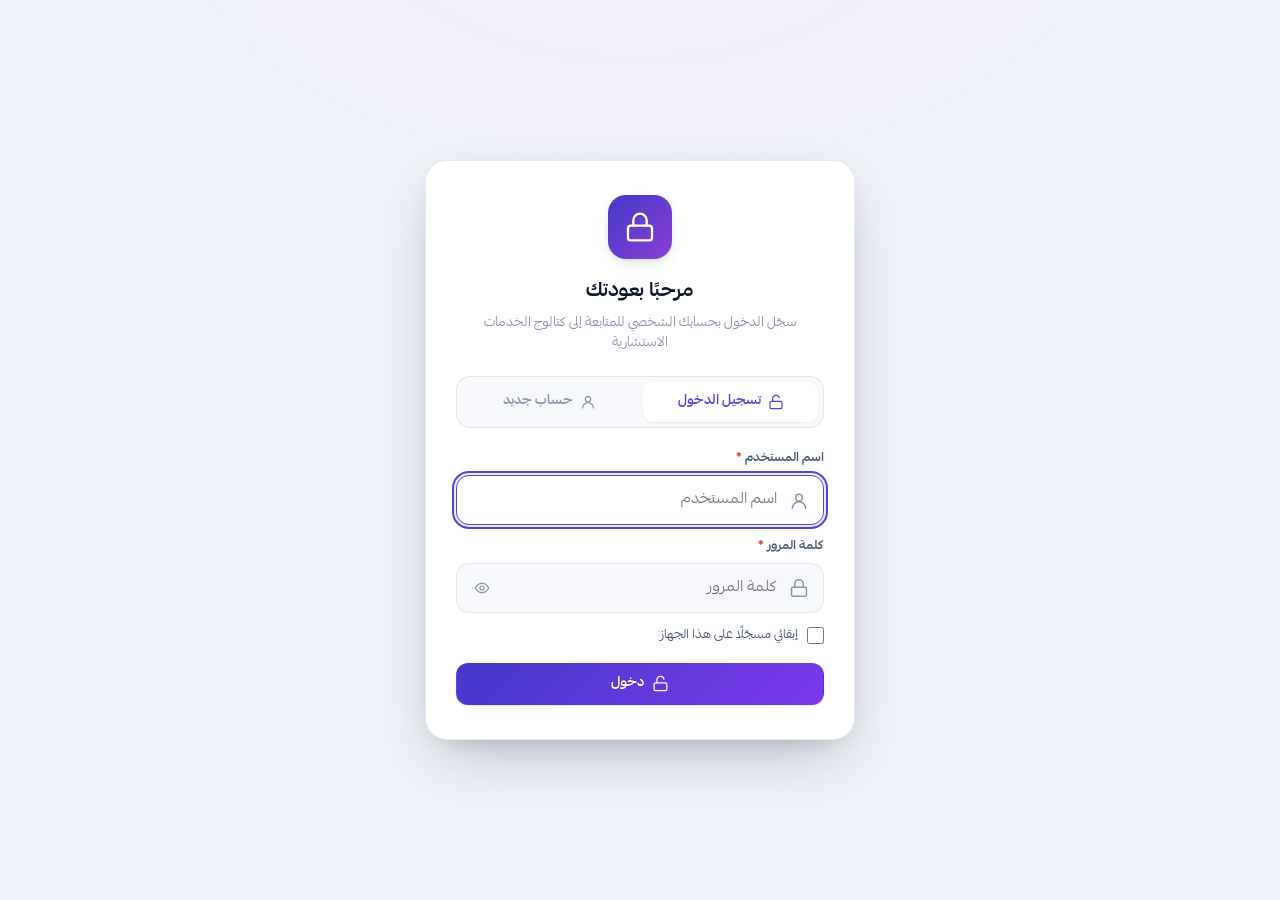
==== commit 9208f439: "صفحة المستفيد: الأهداف الاستراتيجية، مظهر داكن، دخول للنظام الداخلي + خط Ping AR + LT صفحة المستفيد " ====
--- a/index.html
+++ b/index.html
@@ -7,12 +7,12 @@
   <meta name="theme-color" content="#4338ca">
   <title>كتالوج الخدمات الاستشارية</title>
 
-  <!-- Font: IBM Plex Sans Arabic -->
-  <link rel="preconnect" href="https://fonts.googleapis.com">
-  <link rel="preconnect" href="https://fonts.gstatic.com" crossorigin>
-  <link href="https://fonts.googleapis.com/css2?family=IBM+Plex+Sans+Arabic:wght@400;500;600;700&display=swap" rel="stylesheet">
+  <!-- Font: Ping AR + LT (مستضاف محليًا — assets/fonts) -->
+  <link rel="preload" href="./assets/fonts/PingARLT-Regular.woff2" as="font" type="font/woff2" crossorigin>
+  <link rel="preload" href="./assets/fonts/PingARLT-Bold.woff2" as="font" type="font/woff2" crossorigin>
+  <link rel="stylesheet" href="./assets/fonts.css?v=34">
 
-  <link rel="stylesheet" href="./assets/styles.css?v=28">
+  <link rel="stylesheet" href="./assets/styles.css?v=34">
   <link rel="icon" href="data:image/svg+xml,%3Csvg xmlns='http://www.w3.org/2000/svg' viewBox='0 0 24 24'%3E%3Crect width='24' height='24' rx='6' fill='%234338ca'/%3E%3Cpath d='M6.5 8.5h11v9h-11z M9.5 8.5v-1.5a2 2 0 0 1 2-2h1a2 2 0 0 1 2 2v1.5' fill='none' stroke='white' stroke-width='1.6' stroke-linecap='round' stroke-linejoin='round'/%3E%3C/svg%3E">
 </head>
 <body>
@@ -22,11 +22,11 @@
   <!-- Cache-busting: GitHub Pages serves these with max-age=600, so bump ?v=
        on every deploy that changes a .js/.css file, or browsers may keep
        serving the previous bundle for up to 10 minutes after a push. -->
-  <script src="./js/config.js?v=28"></script>
-  <script src="./js/icons.js?v=28"></script>
-  <script src="./js/crypto.js?v=28"></script>
-  <script src="./js/charts.js?v=28"></script>
-  <script src="./js/app.js?v=28"></script>
-  <script src="./js/app-ui.js?v=28"></script>
+  <script src="./js/config.js?v=34"></script>
+  <script src="./js/icons.js?v=34"></script>
+  <script src="./js/crypto.js?v=34"></script>
+  <script src="./js/charts.js?v=34"></script>
+  <script src="./js/app.js?v=34"></script>
+  <script src="./js/app-ui.js?v=34"></script>
 </body>
 </html>
--- a/assets/fonts.css
+++ b/assets/fonts.css
@@ -0,0 +1,22 @@
+/* =========================================================================
+ * الخط الموحّد للمشروع: Ping AR + LT (عربي + لاتيني)
+ * تُحمَّل الأوزان بحسب الاستخدام فقط (font-display: swap).
+ *
+ * الأوزان المتاحة في الخط: 250 · 400 · 500 · 700 · 800 · 900
+ * لا يوجد وزن 600 — أي طلب له يُحلّ تلقائيًا إلى 700 (Bold)،
+ * ولذلك يستخدم المشروع 400 / 500 / 700 (و800 للأرقام والعناوين الكبيرة).
+ *
+ * الملفات: WOFF2 محوَّلة بلا فقد من النسخ الأصلية (949 رمزًا لكل وزن، بلا تقليص).
+ * ========================================================================= */
+@font-face { font-family: "Ping AR + LT"; font-style: normal; font-weight: 250; font-display: swap;
+  src: url("fonts/PingARLT-ExtraLight.woff2") format("woff2"); }
+@font-face { font-family: "Ping AR + LT"; font-style: normal; font-weight: 400; font-display: swap;
+  src: url("fonts/PingARLT-Regular.woff2") format("woff2"); }
+@font-face { font-family: "Ping AR + LT"; font-style: normal; font-weight: 500; font-display: swap;
+  src: url("fonts/PingARLT-Medium.woff2") format("woff2"); }
+@font-face { font-family: "Ping AR + LT"; font-style: normal; font-weight: 700; font-display: swap;
+  src: url("fonts/PingARLT-Bold.woff2") format("woff2"); }
+@font-face { font-family: "Ping AR + LT"; font-style: normal; font-weight: 800; font-display: swap;
+  src: url("fonts/PingARLT-Heavy.woff2") format("woff2"); }
+@font-face { font-family: "Ping AR + LT"; font-style: normal; font-weight: 900; font-display: swap;
+  src: url("fonts/PingARLT-Black.woff2") format("woff2"); }
--- a/assets/styles.css
+++ b/assets/styles.css
@@ -1,6 +1,6 @@
 /* =========================================================================
  * كتالوج الخدمات الاستشارية — نظام التصميم
- * RTL · IBM Plex Sans Arabic · Light/Dark · self-contained
+ * RTL · Ping AR + LT · Light/Dark · self-contained
  * ========================================================================= */
 
 /* ---------- Reset ---------- */
@@ -88,7 +88,7 @@
 }
 
 body {
-  font-family: "IBM Plex Sans Arabic", system-ui, "Segoe UI", Tahoma, sans-serif;
+  font-family: "Ping AR + LT", system-ui, "Segoe UI", Tahoma, sans-serif;
   background:
     radial-gradient(1200px 600px at 100% -10%, var(--bg-grad-1), transparent 60%),
     radial-gradient(1000px 500px at 0% -5%, var(--bg-grad-2), transparent 55%),
@@ -121,7 +121,7 @@
   border-bottom: 1px solid var(--border);
 }
 .topbar-inner { display: flex; align-items: center; gap: 16px; height: 66px; }
-.brand { display: flex; align-items: center; gap: 12px; min-width: 0; }
+.brand { display: flex; align-items: center; gap: 12px; flex: none; }
 .brand-logo {
   width: 42px; height: 42px; border-radius: 12px; flex: none;
   background: linear-gradient(135deg, var(--hero-1), var(--hero-3));
@@ -131,6 +131,10 @@
 .brand-txt { display: flex; flex-direction: column; line-height: 1.15; min-width: 0; }
 .brand-txt b { font-size: 15.5px; font-weight: 700; letter-spacing: -.2px; white-space: nowrap; }
 .brand-txt span { font-size: 11.5px; color: var(--muted); font-weight: 500; }
+/* ضيق الترويسة: الشعار لا يتقلّص، فيُخفى السطر الفرعي ثم نص المستخدم بالتدريج
+ * (الخط الجديد أعرض قليلًا من السابق فظهر التراكب عند 641–900px) */
+@media (max-width: 1000px) { .brand-txt span { display: none; } }
+@media (max-width: 860px) { .topbar .user-pill .up-txt { display: none; } .topbar .user-pill { padding-inline: 6px; } }
 .topbar-spacer { flex: 1 1 auto; }
 
 .topsearch { position: relative; flex: 1 1 320px; max-width: 440px; }
@@ -178,13 +182,13 @@
 .hero::before { content:""; position:absolute; inset:0; background:
   radial-gradient(600px 300px at 88% -30%, rgba(255,255,255,.28), transparent 60%),
   radial-gradient(500px 260px at 5% 130%, rgba(255,255,255,.14), transparent 55%); pointer-events:none; }
-.hero-badge { display:inline-flex; align-items:center; gap:7px; font-size:12px; font-weight:600;
+.hero-badge { display:inline-flex; align-items:center; gap:7px; font-size:12px; font-weight:700;
   background: rgba(255,255,255,.16); border:1px solid rgba(255,255,255,.24); padding:5px 13px; border-radius:var(--radius-pill); backdrop-filter: blur(4px); }
 .hero-badge svg { width:14px; height:14px; }
 .hero h1 { font-size: clamp(23px, 3.4vw, 34px); font-weight: 700; letter-spacing:-.6px; margin: 14px 0 8px; position:relative; }
 .hero p { position:relative; color: rgba(255,255,255,.9); font-size: 14px; max-width: 640px; }
 .hero-meta { position:relative; display:flex; flex-wrap:wrap; gap:10px; margin-top:20px; }
-.hero-meta .hm { display:inline-flex; align-items:center; gap:7px; background:rgba(255,255,255,.14); border:1px solid rgba(255,255,255,.2); padding:7px 14px; border-radius:var(--radius-pill); font-size:12.5px; font-weight:600; }
+.hero-meta .hm { display:inline-flex; align-items:center; gap:7px; background:rgba(255,255,255,.14); border:1px solid rgba(255,255,255,.2); padding:7px 14px; border-radius:var(--radius-pill); font-size:12.5px; font-weight:700; }
 .hero-meta .hm svg { width:15px; height:15px; opacity:.9; }
 
 /* ---------- Stat tiles ---------- */
@@ -235,12 +239,12 @@
 .legend-row { display:flex; align-items:center; gap:10px; font-size:13px; cursor:pointer; padding:5px 7px; border-radius:9px; transition:.14s; }
 .legend-row:hover { background: var(--surface-2); }
 .legend-row .sw { width:12px; height:12px; border-radius:4px; flex:none; }
-.legend-row .lg-lbl { flex:1; font-weight:600; }
+.legend-row .lg-lbl { flex:1; font-weight:700; }
 .legend-row .lg-val { color:var(--muted); font-weight:700; font-variant-numeric:tabular-nums; }
 
 .hbars { display:flex; flex-direction:column; gap:12px; }
 .hbar { display:grid; grid-template-columns: minmax(120px,190px) 1fr auto; align-items:center; gap:12px; cursor:pointer; }
-.hbar .hb-lbl { font-size:12.5px; font-weight:600; color:var(--ink-2); overflow:hidden; text-overflow:ellipsis; white-space:nowrap; }
+.hbar .hb-lbl { font-size:12.5px; font-weight:700; color:var(--ink-2); overflow:hidden; text-overflow:ellipsis; white-space:nowrap; }
 .hbar .hb-track { height:12px; border-radius:var(--radius-pill); background: var(--surface-3); overflow:hidden; }
 .hbar .hb-fill { height:100%; border-radius:var(--radius-pill); transition: width .5s cubic-bezier(.4,0,.2,1); }
 .hbar .hb-val { font-size:12.5px; font-weight:700; color:var(--ink-2); font-variant-numeric:tabular-nums; min-width:22px; text-align:start; }
@@ -250,7 +254,7 @@
 .chip-row { display:flex; flex-wrap:wrap; gap:9px; }
 .chip {
   display:inline-flex; align-items:center; gap:7px; padding:7px 13px; border-radius:var(--radius-pill);
-  border:1px solid var(--border); background: var(--surface); font-size:12.5px; font-weight:600; color:var(--ink-2);
+  border:1px solid var(--border); background: var(--surface); font-size:12.5px; font-weight:700; color:var(--ink-2);
   transition:.15s; cursor:pointer; white-space:nowrap;
 }
 .chip:hover { border-color: var(--border-2); color:var(--ink); transform: translateY(-1px); }
@@ -267,7 +271,7 @@
 /* ---------- Buttons ---------- */
 .btn {
   display:inline-flex; align-items:center; justify-content:center; gap:8px; height:42px; padding-inline:18px;
-  border-radius: 12px; font-size:13.5px; font-weight:600; border:1px solid var(--border); background: var(--surface-2); color: var(--ink); transition:.16s;
+  border-radius: 12px; font-size:13.5px; font-weight:700; border:1px solid var(--border); background: var(--surface-2); color: var(--ink); transition:.16s;
 }
 .btn svg { width:17px; height:17px; }
 .btn:hover { background: var(--surface-3); border-color: var(--border-2); transform: translateY(-1px); }
@@ -287,11 +291,11 @@
 .svc-search svg { position:absolute; inset-inline-start:13px; top:50%; transform:translateY(-50%); width:17px; height:17px; color:var(--muted); }
 .svc-search input { width:100%; height:44px; border-radius:12px; border:1px solid var(--border); background:var(--surface); padding-inline:42px 14px; font-size:13.5px; transition:.16s; }
 .svc-search input:focus { border-color:var(--accent); box-shadow:var(--ring); }
-.count-pill { font-size:12.5px; font-weight:600; color:var(--ink-2); background:var(--surface-2); border:1px solid var(--border); padding:9px 14px; border-radius:var(--radius-pill); }
+.count-pill { font-size:12.5px; font-weight:700; color:var(--ink-2); background:var(--surface-2); border:1px solid var(--border); padding:9px 14px; border-radius:var(--radius-pill); }
 .count-pill b { color:var(--accent); font-variant-numeric:tabular-nums; }
 .select {
   height:44px; border-radius:12px; border:1px solid var(--border); background:var(--surface);
-  padding-inline:14px 34px; font-size:13px; font-weight:600; color:var(--ink-2); cursor:pointer;
+  padding-inline:14px 34px; font-size:13px; font-weight:700; color:var(--ink-2); cursor:pointer;
   background-image: url("data:image/svg+xml,%3Csvg xmlns='http://www.w3.org/2000/svg' width='16' height='16' viewBox='0 0 24 24' fill='none' stroke='%238793a6' stroke-width='2' stroke-linecap='round' stroke-linejoin='round'%3E%3Cpath d='m6 9 6 6 6-6'/%3E%3C/svg%3E");
   background-repeat:no-repeat; background-position: left 12px center; appearance:none;
 }
@@ -321,15 +325,15 @@
 .team-owner.on .to-name { color:var(--accent); }
 .team-owner.on .to-cnt { color:var(--accent); background:var(--accent-soft); }
 .team-reps { display:flex; flex-wrap:wrap; gap:6px; margin-top:8px; padding-inline-start:35px; }
-.team-rep { display:inline-flex; align-items:center; gap:5px; font-size:11px; font-weight:600; color:var(--muted); background:var(--surface); border:1px solid var(--border); padding:4px 9px; border-radius:var(--radius-pill); }
+.team-rep { display:inline-flex; align-items:center; gap:5px; font-size:11px; font-weight:700; color:var(--muted); background:var(--surface); border:1px solid var(--border); padding:4px 9px; border-radius:var(--radius-pill); }
 .team-rep svg { width:11px; height:11px; }
 .team-rep.on { color:var(--accent); border-color:color-mix(in srgb, var(--accent) 35%, var(--border)); background:var(--accent-soft); }
 .active-filters { display:flex; flex-wrap:wrap; gap:8px; align-items:center; margin-bottom:14px; }
-.af-chip { display:inline-flex; align-items:center; gap:6px; font-size:12px; font-weight:600; padding:6px 8px 6px 12px; border-radius:var(--radius-pill); background:var(--accent-soft); color:var(--accent); border:1px solid color-mix(in srgb, var(--accent) 24%, transparent); }
+.af-chip { display:inline-flex; align-items:center; gap:6px; font-size:12px; font-weight:700; padding:6px 8px 6px 12px; border-radius:var(--radius-pill); background:var(--accent-soft); color:var(--accent); border:1px solid color-mix(in srgb, var(--accent) 24%, transparent); }
 .af-chip button { display:grid; place-items:center; width:18px; height:18px; border-radius:50%; color:inherit; opacity:.7; }
 .af-chip button:hover { opacity:1; background: color-mix(in srgb, var(--accent) 20%, transparent); }
 .af-chip button svg { width:12px; height:12px; }
-.af-chip .k { opacity:.65; font-weight:600; }
+.af-chip .k { opacity:.65; font-weight:700; }
 
 /* ---------- Service card ---------- */
 .svc-card {
@@ -421,7 +425,7 @@
 .field-val.mono { font-variant-numeric:tabular-nums; }
 .kv-grid { display:grid; grid-template-columns:1fr 1fr; gap:14px; }
 .kv { background:var(--surface-2); border:1px solid var(--border); border-radius:var(--radius); padding:12px 14px; }
-.kv .k { font-size:11px; color:var(--muted); font-weight:600; margin-bottom:5px; display:flex; align-items:center; gap:6px; }
+.kv .k { font-size:11px; color:var(--muted); font-weight:700; margin-bottom:5px; display:flex; align-items:center; gap:6px; }
 .kv .k svg { width:14px; height:14px; }
 .kv .v { font-size:13px; font-weight:700; }
 .rationale { background: var(--accent-soft); border:1px solid color-mix(in srgb, var(--accent) 20%, transparent); border-radius:var(--radius); padding:12px 14px; font-size:12.5px; color:var(--ink-2); line-height:1.6; }
@@ -464,7 +468,7 @@
 .form-hint { font-size:11px; color:var(--muted); }
 .chk-grid { display:flex; flex-wrap:wrap; gap:8px; }
 .chk {
-  display:inline-flex; align-items:center; gap:7px; font-size:12px; font-weight:600; padding:7px 12px; border-radius:var(--radius-pill);
+  display:inline-flex; align-items:center; gap:7px; font-size:12px; font-weight:700; padding:7px 12px; border-radius:var(--radius-pill);
   border:1px solid var(--border); background:var(--surface-2); color:var(--ink-2); cursor:pointer; transition:.14s; user-select:none;
 }
 .chk:hover { border-color:var(--border-2); }
@@ -475,7 +479,7 @@
 .manage-body { display:flex; flex-direction:column; }
 /* compact segmented control (was oversized circular tabs) */
 .seg-row { display:flex; gap:6px; background:var(--surface-2); border:1px solid var(--border); border-radius:12px; padding:4px; margin-bottom:14px; }
-.seg { flex:1; display:inline-flex; align-items:center; justify-content:center; gap:7px; padding:9px 8px; border-radius:9px; font-size:12.5px; font-weight:600; color:var(--ink-2); transition:.14s; white-space:nowrap; }
+.seg { flex:1; display:inline-flex; align-items:center; justify-content:center; gap:7px; padding:9px 8px; border-radius:9px; font-size:12.5px; font-weight:700; color:var(--ink-2); transition:.14s; white-space:nowrap; }
 .seg svg { width:15px; height:15px; flex:none; }
 .seg b { font-size:11px; font-weight:700; color:var(--muted); background:var(--surface-3); padding:1px 7px; border-radius:var(--radius-pill); }
 .seg:hover { color:var(--ink); }
@@ -498,9 +502,9 @@
 .diff-row { display:grid; grid-template-columns:100px 1fr 1fr; gap:8px; font-size:11.5px; align-items:start; }
 .diff-row b { font-weight:700; color:var(--ink-2); }
 .diff-before { color:var(--danger); text-decoration:line-through; opacity:.8; overflow-wrap:anywhere; }
-.diff-after { color:var(--good); font-weight:600; overflow-wrap:anywhere; }
+.diff-after { color:var(--good); font-weight:700; overflow-wrap:anywhere; }
 .rv-acts { display:flex; gap:8px; flex-wrap:wrap; margin-top:10px; }
-.mini-select { height:32px; border-radius:8px; border:1px solid var(--border); background:var(--surface); padding-inline:9px 26px; font-size:11.5px; font-weight:600; color:var(--ink-2); appearance:none;
+.mini-select { height:32px; border-radius:8px; border:1px solid var(--border); background:var(--surface); padding-inline:9px 26px; font-size:11.5px; font-weight:700; color:var(--ink-2); appearance:none;
   background-image: url("data:image/svg+xml,%3Csvg xmlns='http://www.w3.org/2000/svg' width='14' height='14' viewBox='0 0 24 24' fill='none' stroke='%238793a6' stroke-width='2' stroke-linecap='round' stroke-linejoin='round'%3E%3Cpath d='m6 9 6 6 6-6'/%3E%3C/svg%3E");
   background-repeat:no-repeat; background-position: left 8px center; }
 
@@ -516,11 +520,11 @@
 .mrow { display:flex; align-items:center; gap:10px; padding:8px 12px; border:1px solid var(--border); border-radius:11px; background:var(--surface-2); transition:.14s; }
 .mrow:hover { border-color:var(--border-2); }
 .mrow .mtxt { flex:1; min-width:0; }
-.mrow .mtxt b { font-size:13px; font-weight:600; display:block; overflow:hidden; text-overflow:ellipsis; white-space:nowrap; }
+.mrow .mtxt b { font-size:13px; font-weight:700; display:block; overflow:hidden; text-overflow:ellipsis; white-space:nowrap; }
 .mrow .usage { font-size:11px; font-weight:700; color:var(--ink-2); background:var(--surface-3); padding:3px 9px; border-radius:var(--radius-pill); white-space:nowrap; }
 .mrow .usage.zero { color:var(--muted); opacity:.7; }
 .mrow.editing { gap:6px; }
-.mrow-input { flex:1; min-width:0; height:32px; border:1px solid var(--accent); border-radius:8px; background:var(--surface); padding-inline:11px; font-size:13px; font-weight:600; box-shadow:var(--ring); }
+.mrow-input { flex:1; min-width:0; height:32px; border:1px solid var(--accent); border-radius:8px; background:var(--surface); padding-inline:11px; font-size:13px; font-weight:700; box-shadow:var(--ring); }
 .mrow.link { width:100%; text-align:start; cursor:pointer; }
 .mrow.link:hover { border-color:var(--border-2); background:var(--surface-3); }
 .mrow.link > svg { width:14px; height:14px; flex:none; color:var(--muted); }
@@ -553,7 +557,7 @@
 .lock-field .reveal:hover { color:var(--ink); background:var(--surface-3); }
 .lock-remember { display:flex; align-items:center; gap:9px; justify-content:flex-start; font-size:12.5px; color:var(--ink-2); margin-bottom:18px; cursor:pointer; user-select:none; }
 .lock-remember input { width:17px; height:17px; accent-color:var(--accent); }
-.lock-err { color:var(--danger); font-size:12.5px; font-weight:600; margin-bottom:14px; min-height:18px; }
+.lock-err { color:var(--danger); font-size:12.5px; font-weight:700; margin-bottom:14px; min-height:18px; }
 .lock-foot { margin-top:20px; font-size:11.5px; color:var(--muted); line-height:1.7; }
 .lock-foot svg { width:13px; height:13px; vertical-align:-2px; }
 
@@ -562,13 +566,13 @@
 .auth-tabs { display:grid; grid-template-columns:1fr 1fr; gap:6px; padding:5px; margin-bottom:22px;
   background:var(--surface-2); border:1px solid var(--border); border-radius:14px; }
 .auth-tab { height:40px; border-radius:10px; display:flex; align-items:center; justify-content:center; gap:7px;
-  font-size:13px; font-weight:600; color:var(--muted); transition:.16s; }
+  font-size:13px; font-weight:700; color:var(--muted); transition:.16s; }
 .auth-tab svg { width:16px; height:16px; }
 .auth-tab:hover { color:var(--ink-2); }
 .auth-tab.on { background:var(--surface); color:var(--accent); box-shadow:var(--shadow-xs); font-weight:700; }
 :root[data-theme="dark"] .auth-tab.on { background:var(--surface-3); }
 
-.lf-label { display:block; font-size:12px; font-weight:600; color:var(--ink-2); margin-bottom:6px; text-align:start; }
+.lf-label { display:block; font-size:12px; font-weight:700; color:var(--ink-2); margin-bottom:6px; text-align:start; }
 .lf-label .req { color:var(--danger); }
 .lock-field.has-label { margin-bottom:13px; }
 .auth-grid { display:grid; grid-template-columns:1fr 1fr; gap:0 12px; }
@@ -639,7 +643,7 @@
 
 /* ---------- Toast ---------- */
 .toasts { position:fixed; bottom:22px; inset-inline-start:22px; z-index:300; display:flex; flex-direction:column; gap:10px; }
-.toast { display:flex; align-items:center; gap:11px; background:var(--surface); border:1px solid var(--border); border-radius:13px; box-shadow:var(--shadow-lg); padding:13px 16px; font-size:13px; font-weight:600; min-width:240px; max-width:380px;
+.toast { display:flex; align-items:center; gap:11px; background:var(--surface); border:1px solid var(--border); border-radius:13px; box-shadow:var(--shadow-lg); padding:13px 16px; font-size:13px; font-weight:700; min-width:240px; max-width:380px;
   animation: toastIn .28s cubic-bezier(.2,.7,.3,1); }
 @keyframes toastIn { from { opacity:0; transform: translateY(10px) translateX(-6px); } }
 .toast .ti { width:30px; height:30px; border-radius:9px; display:grid; place-items:center; flex:none; }
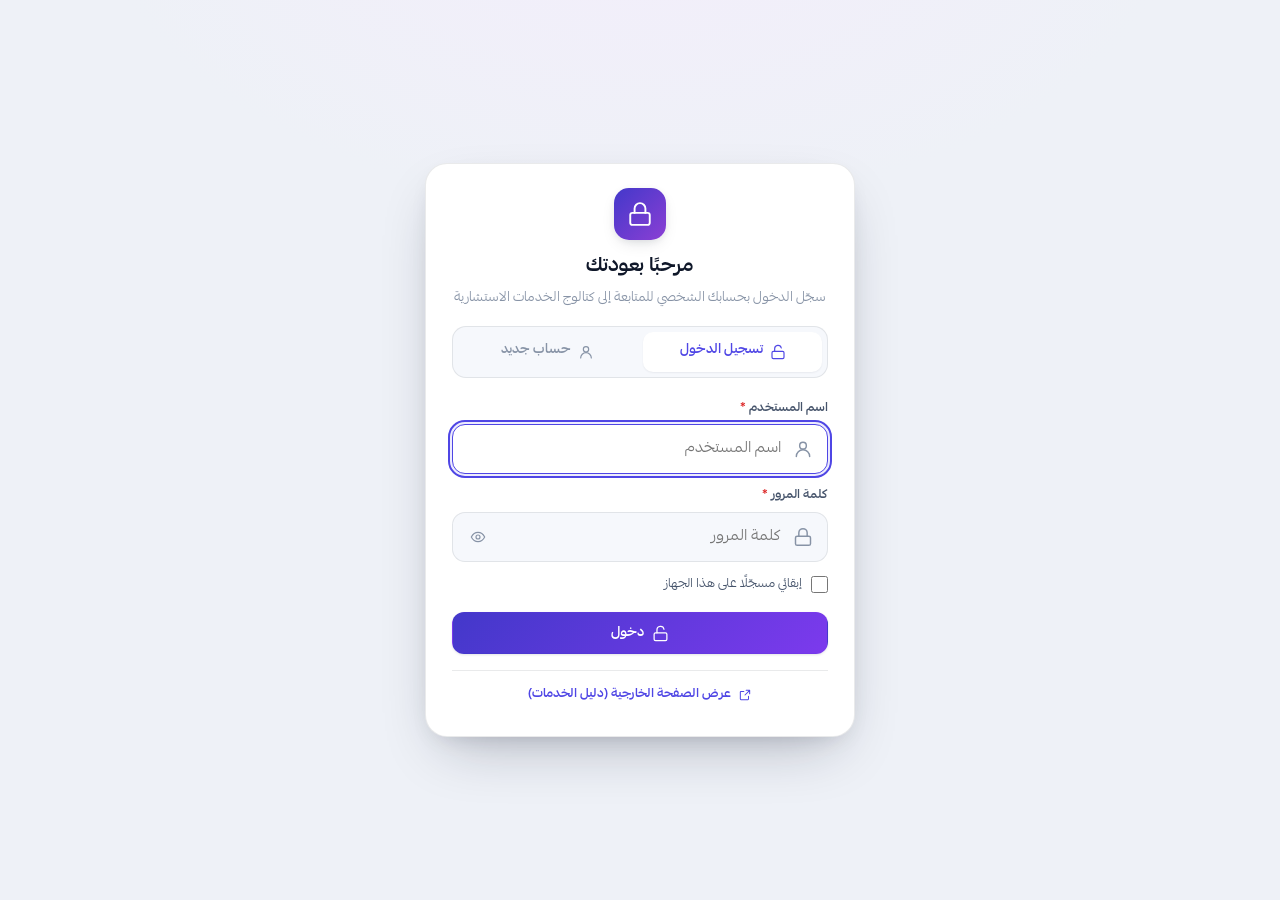
==== commit d4a90aae: "النظام الداخلي: زر الصفحة الخارجية + إصلاح قصّ بطاقة إنشاء الحساب زر "الصفحة الخارجية": - في ترويسة " ====
--- a/index.html
+++ b/index.html
@@ -10,9 +10,9 @@
   <!-- Font: Ping AR + LT (مستضاف محليًا — assets/fonts) -->
   <link rel="preload" href="./assets/fonts/PingARLT-Regular.woff2" as="font" type="font/woff2" crossorigin>
   <link rel="preload" href="./assets/fonts/PingARLT-Bold.woff2" as="font" type="font/woff2" crossorigin>
-  <link rel="stylesheet" href="./assets/fonts.css?v=34">
+  <link rel="stylesheet" href="./assets/fonts.css?v=36">
 
-  <link rel="stylesheet" href="./assets/styles.css?v=34">
+  <link rel="stylesheet" href="./assets/styles.css?v=36">
   <link rel="icon" href="data:image/svg+xml,%3Csvg xmlns='http://www.w3.org/2000/svg' viewBox='0 0 24 24'%3E%3Crect width='24' height='24' rx='6' fill='%234338ca'/%3E%3Cpath d='M6.5 8.5h11v9h-11z M9.5 8.5v-1.5a2 2 0 0 1 2-2h1a2 2 0 0 1 2 2v1.5' fill='none' stroke='white' stroke-width='1.6' stroke-linecap='round' stroke-linejoin='round'/%3E%3C/svg%3E">
 </head>
 <body>
@@ -22,11 +22,11 @@
   <!-- Cache-busting: GitHub Pages serves these with max-age=600, so bump ?v=
        on every deploy that changes a .js/.css file, or browsers may keep
        serving the previous bundle for up to 10 minutes after a push. -->
-  <script src="./js/config.js?v=34"></script>
-  <script src="./js/icons.js?v=34"></script>
-  <script src="./js/crypto.js?v=34"></script>
-  <script src="./js/charts.js?v=34"></script>
-  <script src="./js/app.js?v=34"></script>
-  <script src="./js/app-ui.js?v=34"></script>
+  <script src="./js/config.js?v=36"></script>
+  <script src="./js/icons.js?v=36"></script>
+  <script src="./js/crypto.js?v=36"></script>
+  <script src="./js/charts.js?v=36"></script>
+  <script src="./js/app.js?v=36"></script>
+  <script src="./js/app-ui.js?v=36"></script>
 </body>
 </html>
--- a/assets/styles.css
+++ b/assets/styles.css
@@ -129,7 +129,7 @@
 }
 .brand-logo svg { width: 23px; height: 23px; }
 .brand-txt { display: flex; flex-direction: column; line-height: 1.15; min-width: 0; }
-.brand-txt b { font-size: 15.5px; font-weight: 700; letter-spacing: -.2px; white-space: nowrap; }
+.brand-txt b { font-size: 15.5px; font-weight: 700; letter-spacing: -.2px; white-space: nowrap; overflow: hidden; text-overflow: ellipsis; }
 .brand-txt span { font-size: 11.5px; color: var(--muted); font-weight: 500; }
 /* ضيق الترويسة: الشعار لا يتقلّص، فيُخفى السطر الفرعي ثم نص المستخدم بالتدريج
  * (الخط الجديد أعرض قليلًا من السابق فظهر التراكب عند 641–900px) */
@@ -137,7 +137,18 @@
 @media (max-width: 860px) { .topbar .user-pill .up-txt { display: none; } .topbar .user-pill { padding-inline: 6px; } }
 .topbar-spacer { flex: 1 1 auto; }
 
-.topsearch { position: relative; flex: 1 1 320px; max-width: 440px; }
+/* زر عرض الصفحة الخارجية (صفحة المستفيدين) */
+.ext-link { display: inline-flex; align-items: center; justify-content: center; gap: 8px; height: 42px; padding-inline: 14px; flex: none;
+  border-radius: 12px; border: 1px solid var(--border); background: var(--surface-2); color: var(--ink-2);
+  font-size: 13px; font-weight: 700; white-space: nowrap; transition: .16s; }
+.ext-link svg { width: 17px; height: 17px; }
+.ext-link:hover { background: var(--surface-3); color: var(--ink); border-color: var(--border-2); transform: translateY(-1px); }
+@media (max-width: 1100px) { .ext-link { width: 42px; padding: 0; } .ext-link span { display: none; } }
+/* الهاتف: الأزرار أكثر من أن يتّسع معها اسم النظام */
+@media (max-width: 640px) { .topbar-inner { gap: 10px; } .brand { flex: 0 1 auto; min-width: 0; } }
+@media (max-width: 520px) { .topbar-inner { gap: 8px; } .brand-txt { display: none; } }
+
+.topsearch { position: relative; flex: 1 1 320px; min-width: 120px; max-width: 440px; }
 .topsearch svg { position: absolute; inset-inline-start: 12px; top: 50%; transform: translateY(-50%); width: 17px; height: 17px; color: var(--muted); pointer-events: none; }
 .topsearch input {
   width: 100%; height: 42px; border-radius: var(--radius-pill);
@@ -536,9 +547,9 @@
 .mini-btn.danger:hover { color:var(--danger); border-color:color-mix(in srgb,var(--danger) 40%,transparent); background:var(--danger-soft); }
 
 /* ---------- Lock screen ---------- */
-.lock-screen { position:fixed; inset:0; z-index:200; display:grid; place-items:center; padding:24px;
+.lock-screen { position:fixed; inset:0; z-index:200; display:flex; overflow-y:auto; overscroll-behavior:contain; padding:24px;
   background: radial-gradient(900px 500px at 50% -10%, var(--bg-grad-2), transparent 60%), var(--bg); }
-.lock-card { width:min(430px,100%); background:var(--surface); border:1px solid var(--border); border-radius:var(--radius-xl); box-shadow:var(--shadow-lg); padding:34px 30px; text-align:center; }
+.lock-card { margin:auto; width:min(430px,100%); background:var(--surface); border:1px solid var(--border); border-radius:var(--radius-xl); box-shadow:var(--shadow-lg); padding:34px 30px; text-align:center; }
 .lock-logo { width:64px; height:64px; border-radius:18px; margin:0 auto 18px; display:grid; place-items:center; color:#fff;
   background: linear-gradient(135deg, var(--hero-1), var(--hero-3)); box-shadow: var(--shadow-md); }
 .lock-logo svg { width:32px; height:32px; }
@@ -563,6 +574,16 @@
 
 /* ---------- Auth gate: login / register ---------- */
 .lock-card.wide { width:min(500px,100%); }
+@media (max-height: 900px) {
+  .lock-screen { padding: 16px; }
+  .lock-card { padding: 24px 26px; }
+  .lock-logo { width: 52px; height: 52px; border-radius: 15px; margin-bottom: 12px; }
+  .lock-logo svg { width: 26px; height: 26px; }
+  .lock-card .p { margin-bottom: 16px; }
+  .auth-tabs { margin-bottom: 14px; }
+  .auth-step { margin: 12px 0 8px; }
+  .lock-field.has-label { margin-bottom: 10px; }
+}
 .auth-tabs { display:grid; grid-template-columns:1fr 1fr; gap:6px; padding:5px; margin-bottom:22px;
   background:var(--surface-2); border:1px solid var(--border); border-radius:14px; }
 .auth-tab { height:40px; border-radius:10px; display:flex; align-items:center; justify-content:center; gap:7px;
@@ -575,6 +596,8 @@
 .lf-label { display:block; font-size:12px; font-weight:700; color:var(--ink-2); margin-bottom:6px; text-align:start; }
 .lf-label .req { color:var(--danger); }
 .lock-field.has-label { margin-bottom:13px; }
+/* الأيقونات تتمركز على الحقل نفسه لا على الحقل + التسمية + المؤشر (كانت تنزلق للأسفل) */
+.lf-box { position:relative; }
 .auth-grid { display:grid; grid-template-columns:1fr 1fr; gap:0 12px; }
 @media (max-width:460px) { .auth-grid { grid-template-columns:1fr; } }
 
@@ -589,12 +612,17 @@
 .auth-note p { font-size:11.5px; color:var(--ink-2); line-height:1.65; }
 .auth-note b { color:var(--ink); font-weight:700; }
 
+.auth-ext { margin-top: 16px; padding-top: 14px; border-top: 1px solid var(--border); }
+.auth-ext a { display: inline-flex; align-items: center; gap: 7px; font-size: 12.5px; font-weight: 700; color: var(--accent); }
+.auth-ext a:hover { text-decoration: underline; }
+.auth-ext svg { width: 14px; height: 14px; }
+
 .lock-err:empty { display:none; margin:0; min-height:0; }
 .lock-err:not(:empty) { display:flex; align-items:center; gap:7px; text-align:start; padding:10px 12px; border-radius:11px;
   background:var(--danger-soft); border:1px solid color-mix(in srgb, var(--danger) 26%, transparent); }
 .lock-err svg { width:15px; height:15px; flex:none; }
 
-.pw-meter { display:flex; gap:4px; margin:-6px 0 14px; }
+.pw-meter { display:flex; gap:4px; margin:7px 2px 0; }
 .pw-meter i { flex:1; height:3px; border-radius:2px; background:var(--border-2); transition:.2s; }
 .pw-meter.s1 i:nth-child(1) { background:var(--danger); }
 .pw-meter.s2 i:nth-child(-n+2) { background:var(--warn); }
